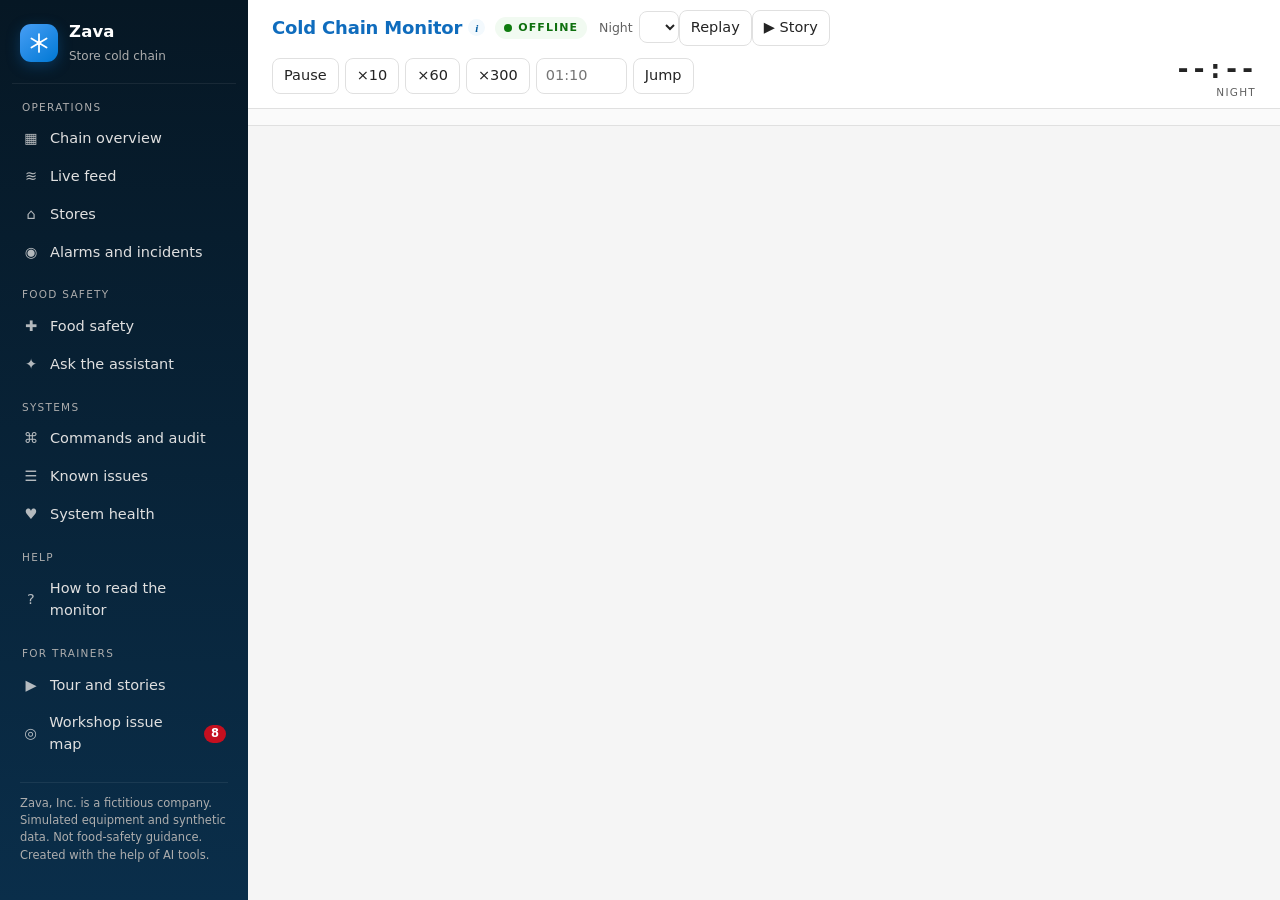
==== zava_cold_chain/web/index.html @ 7f981f09 "refactor: use the approved fictitious name Zava and generic product names The approved fictitious co" ====
<!doctype html>
<html lang="en">
<head>
<meta charset="utf-8">
<meta name="viewport" content="width=device-width, initial-scale=1">
<title>Cold Chain Monitor · Zava</title>
<link rel="stylesheet" href="app.css">
</head>
<body>
<a class="skip" href="#view">Skip to content</a>
<nav class="side" aria-label="Main">
  <a class="brand" href="#/overview">
    <span class="logo" aria-hidden="true"><svg viewBox="0 0 32 32"><path d="M16 3v26M5 9.5l22 13M27 9.5l-22 13" stroke="currentColor" stroke-width="2.6" stroke-linecap="round"/><circle cx="16" cy="16" r="3.4" fill="currentColor"/></svg></span>
    <span><b>Zava</b><small>Store cold chain</small></span>
  </a>
  <p class="navh">Operations</p>
  <a href="#/overview" data-nav="overview"><span class="ic">▦</span>Chain overview</a>
  <a href="#/feed" data-nav="feed"><span class="ic">≋</span>Live feed <span class="badge" id="nav-feed"></span></a>
  <a href="#/store/ZF-101" data-nav="store"><span class="ic">⌂</span>Stores</a>
  <a href="#/alarms" data-nav="alarms"><span class="ic">◉</span>Alarms and incidents <span class="badge alert" id="nav-alarm"></span></a>
  <p class="navh">Food safety</p>
  <a href="#/food-safety" data-nav="food-safety"><span class="ic">✚</span>Food safety <span class="badge warn" id="nav-food"></span></a>
  <a href="#/ask" data-nav="ask"><span class="ic">✦</span>Ask the assistant</a>
  <p class="navh">Systems</p>
  <a href="#/audit" data-nav="audit"><span class="ic">⌘</span>Commands and audit</a>
  <a href="#/issues" data-nav="issues"><span class="ic">☰</span>Known issues <span class="badge" id="nav-iss"></span></a>
  <a href="#/health" data-nav="health"><span class="ic">♥</span>System health</a>
  <p class="navh">Help</p>
  <a href="#/guide" data-nav="guide"><span class="ic">?</span>How to read the monitor</a>
  <p class="navh">For trainers</p>
  <a href="#/story" data-nav="story"><span class="ic">▶</span>Tour and stories</a>
  <a href="#/workshop" data-nav="workshop"><span class="ic">◎</span>Workshop issue map <span class="badge alert">8</span></a>
  <p class="foot">Zava, Inc. is a fictitious company. Simulated equipment and synthetic data. Not food-safety guidance. Created with the help of AI tools. <span id="ver"></span></p>
</nav>
<div class="main">
  <header class="top">
    <div class="product">
      <a href="#/guide" class="tip" data-tip="The Cold Chain Monitor is Zava's console for refrigerated display cases in every store. It shows live temperatures, alarms and who was notified, stock at risk, and every event from controllers, staff and the vendor. Select it for how to read the dashboard.">Cold Chain Monitor <span class="info" aria-hidden="true">i</span></a>
      <span class="live" id="live"><i></i><span id="livetxt">LIVE</span></span>
    </div>
    <div class="night"><label for="nights">Night</label><select id="nights"></select><button type="button" id="replay" class="tip" data-tip="Restart the simulation with the selected night">Replay</button><button type="button" id="storybtn" class="tip" data-tip="Replay the selected night as a story: the clock jumps to each key moment and circles it on screen">▶ Story</button></div>
    <div class="ctl" role="group" aria-label="Simulation clock">
      <button type="button" id="pause" aria-pressed="false">Pause</button>
      <button type="button" data-speed="10" class="tip" data-tip="10 simulated minutes per second">×10</button>
      <button type="button" data-speed="60" class="tip" data-tip="1 simulated hour per second">×60</button>
      <button type="button" data-speed="300" class="tip" data-tip="5 simulated hours per second">×300</button>
      <label for="jump" class="sr">Jump to time</label><input id="jump" placeholder="01:10" size="5"><button type="button" id="jumpbtn" class="tip" data-tip="Fast-forward to a time, for example 01:10">Jump</button>
    </div>
    <div class="vendor" id="vendor" hidden></div>
    <div class="clock"><span id="clock">--:--</span><small id="phase">night</small></div>
  </header>
  <div class="story" id="story"></div>
  <main id="view" tabindex="-1"></main>
</div>
<div class="toasts" id="toasts" aria-live="polite"></div>
<script src="app.js"></script>
</body>
</html>
---- zava_cold_chain/web/app.css ----
/* Cold Chain Monitor · Zava. Blues for the brand, cold blues for freezers, warm amber and red for risk. */
:root {
  /* Microsoft Fluent 2 web tokens (@fluentui/tokens): every text colour pair below meets WCAG 2.2 AA (4.5:1). */
  --nav-1: #061724; --nav-2: #0a2e4a; --nav-3: #0e4775; --nav-ink: #e0e0e0; --nav-dim: #adadad;   /* brandWeb 10, 30, 50 */
  --brand: #0f6cbd; --brand-2: #115ea3; --brand-ink: #061724; --brand-bg: #ebf3fc;               /* colorBrandBackground, Hover, brandWeb 160 */
  --ink: #242424; --muted: #616161; --line: #e0e0e0; --bg: #f5f5f5; --card: #ffffff;           /* colorNeutralForeground1, 3, Stroke2, Background3, 1 */
  --cold: #005ba1; --cold-2: #0078d4; --cold-bg: #f3f9fd;                                         /* blue shade20, primary, tint60 */
  --ok: #0e700e; --ok-2: #107c10; --ok-bg: #f1faf1;                                               /* colorStatusSuccessForeground1, Background3, Background1 */
  --warn: #bc4b09; --warn-2: #f7630c; --warn-bg: #fff9f5; --warn-line: #fdcfb4;                   /* colorStatusWarningForeground1, Background3, Background1, Border1 */
  --over: #b10e1c; --over-2: #c50f1f; --over-bg: #fdf3f4; --over-line: #eeacb2;                   /* colorStatusDangerForeground1, Background3, Background1, Border1 */
  --violet: #5c2e91; --violet-bg: #f7f4fb; --info: #0f548c; --info-bg: #ebf3fc;                    /* purple primary, tint60; brandWeb 60, 160 */
  --teal: #026467; --teal-bg: #f0fafa; --defrost: #fcefd3; --defrost-ink: #835b00; --door: #d0e7f8;  /* teal shade20, tint60; marigold tint50, shade30; blue tint50 */
  --shadow: 0 1px 2px rgba(0, 0, 0, .06), 0 4px 16px rgba(0, 0, 0, .06);
  --radius: 12px;
}
* { box-sizing: border-box; }
[hidden] { display: none !important; }
html { scroll-behavior: smooth; }
body { margin: 0; font: 14.5px/1.5 "Segoe UI Variable", "Segoe UI", system-ui, -apple-system, "Segoe UI", Roboto, sans-serif; color: var(--ink); background: var(--bg); display: flex; min-height: 100vh; }
.skip { position: absolute; left: -999px; } .skip:focus { left: 8px; top: 8px; background: #fff; padding: 6px 10px; z-index: 99; }
.sr { position: absolute; width: 1px; height: 1px; overflow: hidden; clip: rect(0 0 0 0); }
a { color: inherit; } button, select, input, textarea { font: inherit; color: inherit; }
:focus-visible { outline: 2px solid var(--ink); box-shadow: 0 0 0 4px #ffffff; outline-offset: 2px; border-radius: 6px; }

/* ---------- side navigation ---------- */
.side { width: 248px; flex: none; background: linear-gradient(180deg, var(--nav-1), var(--nav-2)); color: var(--nav-ink); padding: 18px 12px; position: sticky; top: 0; height: 100vh; overflow-y: auto; }
.brand { display: flex; gap: 11px; align-items: center; padding: 2px 8px 16px; margin-bottom: 6px; border-bottom: 1px solid rgba(255,255,255,.07); text-decoration: none; }
.brand b { display: block; color: #fff; font-size: 16.5px; letter-spacing: .01em; } .brand small { color: var(--nav-dim); font-size: 12px; }
.logo { width: 38px; height: 38px; border-radius: 11px; background: linear-gradient(140deg, #479ef5, #0078d4); color: #ffffff; display: grid; place-items: center; box-shadow: 0 4px 14px rgba(15, 108, 189, .35); }
.logo svg { width: 22px; height: 22px; }
.navh { margin: 16px 10px 5px; font-size: 10.5px; letter-spacing: .12em; text-transform: uppercase; color: var(--nav-dim); }
.side a[data-nav] { display: flex; gap: 10px; align-items: center; padding: 8px 10px; border-radius: 9px; text-decoration: none; color: var(--nav-ink); transition: background .15s, color .15s; }
.side a[data-nav]:hover { background: rgba(255,255,255,.06); color: #fff; }
.side a[data-nav].on { background: linear-gradient(90deg, rgba(15,108,189,.22), rgba(15,108,189,.06)); color: #fff; box-shadow: inset 3px 0 0 var(--brand); font-weight: 600; }
.ic { width: 18px; text-align: center; opacity: .8; }
.badge { margin-left: auto; min-width: 22px; padding: 0 7px; border-radius: 999px; background: var(--nav-3); color: #fff; font-size: 11.5px; font-weight: 700; text-align: center; }
.badge:empty { display: none; } .badge.alert { background: var(--over-2); } .badge.warn { background: var(--warn); color: #ffffff; }
.badge.pulse { animation: badge 1.6s ease-in-out infinite; }
.side .foot { margin: 18px 8px 0; padding-top: 12px; border-top: 1px solid rgba(255,255,255,.07); font-size: 11.5px; color: var(--nav-dim); }

/* ---------- top bar ---------- */
.main { flex: 1; min-width: 0; }
.top { position: sticky; top: 0; z-index: 20; display: flex; flex-wrap: wrap; gap: 8px; align-items: center; padding: 10px 24px; background: rgba(255,255,255,.92); backdrop-filter: blur(8px); border-bottom: 1px solid var(--line); }
.product { display: flex; align-items: center; gap: 10px; margin-right: 4px; }
.product > a { white-space: nowrap; font-size: 18px; font-weight: 800; letter-spacing: -.01em; text-decoration: none; color: var(--brand); display: inline-flex; align-items: center; gap: 6px; }
.info { display: inline-grid; place-items: center; width: 17px; height: 17px; border-radius: 50%; background: var(--cold-bg); color: var(--cold); font: italic 700 11px Georgia, serif; -webkit-text-fill-color: var(--cold); }
.live { display: inline-flex; align-items: center; gap: 6px; font-size: 11px; font-weight: 800; letter-spacing: .1em; color: var(--ok); background: var(--ok-bg); padding: 3px 9px; border-radius: 999px; }
.live i { width: 8px; height: 8px; border-radius: 50%; background: var(--ok-2); box-shadow: 0 0 0 0 rgba(16,124,16,.6); animation: livedot 1.8s infinite; }
.live.paused { color: var(--warn); background: var(--warn-bg); } .live.paused i { background: var(--warn-2); animation: none; }
.live.over { color: var(--muted); background: #f0f0f0; } .live.over i { background: #707070; animation: none; }
.top label { font-size: 12.5px; color: var(--muted); margin-right: 6px; }
.top select { max-width: 170px; } .top select, .top input { padding: 6px 9px; border: 1px solid var(--line); border-radius: 8px; background: #fff; }
.top button { padding: 6px 11px; border: 1px solid var(--line); border-radius: 8px; background: #fff; cursor: pointer; transition: all .15s; }
.top button:hover { border-color: #d1d1d1; }
.top button[aria-pressed="true"], .top button.on { background: var(--ink); color: #fff; border-color: var(--ink); }
.ctl { display: flex; gap: 6px; align-items: center; }
.vendor { padding: 5px 11px; border-radius: 999px; background: var(--warn-bg); color: var(--warn); font-weight: 700; font-size: 12.5px; border: 1px solid #fdcfb4; animation: fadein .4s; }
.clock { margin-left: auto; text-align: right; line-height: 1.1; } .clock span { font: 700 26px ui-monospace, "SF Mono", Menlo, Consolas, monospace; letter-spacing: .02em; }
.clock small { display: block; font-size: 10.5px; color: var(--muted); text-transform: uppercase; letter-spacing: .12em; margin-top: 3px; }
.story { display: flex; align-items: center; gap: 10px; padding: 8px 24px; font-size: 13px; color: var(--muted); background: linear-gradient(90deg, #fafafa, #fafafa); border-bottom: 1px solid var(--line); }
.story b { color: var(--ink); }
#view { padding: 22px 24px 48px; outline: none; animation: fadein .25s ease-out; }

/* ---------- tooltips ---------- */
.tip { position: relative; }
.tip[data-tip]:hover::after, .tip[data-tip]:focus-visible::after { content: attr(data-tip); position: absolute; top: calc(100% + 10px); left: 0; z-index: 50; width: max-content; max-width: 340px; padding: 10px 12px; border-radius: 10px; background: #242424; color: #ffffff; font: 400 12.5px/1.45 "Segoe UI", system-ui, sans-serif; -webkit-text-fill-color: #ffffff; letter-spacing: 0; text-transform: none; white-space: normal; box-shadow: 0 10px 30px rgba(0,0,0,.25); animation: fadein .15s; pointer-events: none; }
.tip[data-tip]:hover::before { content: ""; position: absolute; top: calc(100% + 4px); left: 16px; border: 6px solid transparent; border-bottom-color: #242424; z-index: 51; }
.tip.r[data-tip]:hover::after { left: auto; right: 0; }

/* ---------- building blocks ---------- */
h1 { font-size: 24px; letter-spacing: -.01em; margin: 0 0 4px; } .sub { margin: 0 0 18px; color: var(--muted); max-width: 95ch; }
h2 { font-size: 12px; letter-spacing: .1em; text-transform: uppercase; color: var(--muted); margin: 0 0 12px; display: flex; align-items: center; gap: 8px; }
h2 .more { margin-left: auto; text-transform: none; letter-spacing: 0; font-size: 13px; color: var(--cold); text-decoration: none; font-weight: 600; }
.card { background: var(--card); border: 1px solid var(--line); border-radius: var(--radius); padding: 16px 18px; box-shadow: var(--shadow); }
.grid { display: grid; gap: 16px; } .g2 { grid-template-columns: 1fr 1fr; } .g3 { grid-template-columns: repeat(3, 1fr); }
.split { display: grid; grid-template-columns: minmax(0, 1fr) 380px; gap: 18px; align-items: start; }
.stack > * + * { margin-top: 16px; }
.muted { color: var(--muted); } .right { text-align: right; } .mono { font-family: ui-monospace, "SF Mono", Menlo, Consolas, monospace; }
.empty { color: var(--muted); padding: 14px 0; text-align: center; }
.pill { display: inline-flex; gap: 5px; align-items: center; padding: 2px 9px; border-radius: 999px; font-size: 12px; font-weight: 650; white-space: nowrap; }
.pill.ok { background: var(--ok-bg); color: var(--ok); } .pill.warn { background: var(--warn-bg); color: var(--warn); }
.pill.over, .pill.alert { background: var(--over-bg); color: var(--over); } .pill.info { background: var(--info-bg); color: var(--info); }
.pill.cold { background: var(--cold-bg); color: var(--cold); } .pill.violet { background: var(--violet-bg); color: var(--violet); }
.pill.grey, .pill.mode-normal { background: #f0f0f0; color: var(--muted); }
.pill.mode-defrost { background: var(--defrost); color: var(--defrost-ink); } .pill.mode-door_open { background: var(--door); color: #005ba1; }
.pill i { width: 7px; height: 7px; border-radius: 50%; background: currentColor; }
table.t { width: 100%; border-collapse: collapse; } table.t th { text-align: left; font-size: 11.5px; letter-spacing: .04em; text-transform: uppercase; color: var(--muted); font-weight: 650; padding: 8px 10px; border-bottom: 1px solid var(--line); }
table.t td { padding: 9px 10px; border-bottom: 1px solid var(--line); vertical-align: top; } table.t tr:last-child td { border-bottom: 0; }
table.t tr.hl td { background: #fdf3f4; } table.t tr.fleet td { background: #f7f4fb; }
.btn { display: inline-flex; gap: 6px; align-items: center; padding: 7px 13px; border-radius: 9px; border: 1px solid var(--ink); background: var(--ink); color: #fff; cursor: pointer; font-weight: 600; transition: transform .1s, box-shadow .15s; }
.btn:hover { box-shadow: 0 4px 12px rgba(0,0,0,.18); } .btn:active { transform: translateY(1px); }
.btn.ghost { background: #fff; color: var(--ink); border-color: var(--line); } .btn.green { background: var(--brand-2); border-color: var(--brand-2); }
.btn.red { background: var(--over); border-color: var(--over); } .btn.sm { padding: 4px 10px; font-size: 13px; }
input.f, textarea.f, select.f { width: 100%; padding: 8px 10px; border: 1px solid var(--line); border-radius: 9px; background: #fff; }
.tabs { display: flex; gap: 6px; flex-wrap: wrap; margin-bottom: 14px; }
.tabs a, .tabs button { padding: 6px 12px; border-radius: 999px; border: 1px solid var(--line); background: #fff; text-decoration: none; font-size: 13px; cursor: pointer; }
.tabs .on, .tabs [aria-pressed="true"] { background: var(--ink); color: #fff; border-color: var(--ink); }

/* ---------- KPI tiles ---------- */
.kpis { display: grid; grid-template-columns: repeat(6, 1fr); gap: 14px; margin-bottom: 18px; }
.kpi { position: relative; background: var(--card); border: 1px solid var(--line); border-radius: var(--radius); padding: 14px 16px; box-shadow: var(--shadow); overflow: hidden; transition: transform .15s; }
.kpi:hover { transform: translateY(-2px); }
.kpi::before { content: ""; position: absolute; inset: 0 0 auto 0; height: 4px; background: var(--line); }
.kpi.ok::before { background: linear-gradient(90deg, #54b054, var(--ok-2)); } .kpi.warn::before { background: linear-gradient(90deg, #fdcfb4, var(--warn-2)); }
.kpi.over::before { background: linear-gradient(90deg, #dc626d, var(--over)); } .kpi.cold::before { background: linear-gradient(90deg, #a9d3f2, var(--cold)); }
.kpi small { display: flex; justify-content: space-between; color: var(--muted); font-size: 12.5px; }
.kpi b { display: block; font-size: 30px; line-height: 1.15; margin-top: 4px; letter-spacing: -.02em; font-variant-numeric: tabular-nums; }
.kpi.over b { color: var(--over); } .kpi.ok b { color: var(--ok); }
.kpi em { font-style: normal; font-size: 12px; color: var(--muted); }
.kpi.over.alarmed { animation: glow 2s ease-in-out infinite; }

/* ---------- stores and cases ---------- */
.stores { display: grid; grid-template-columns: repeat(auto-fill, minmax(260px, 1fr)); gap: 14px; }
.store { display: block; text-decoration: none; background: var(--card); border: 1px solid var(--line); border-radius: var(--radius); padding: 14px 16px; box-shadow: var(--shadow); transition: transform .15s, box-shadow .15s; position: relative; overflow: hidden; }
.store::before { content: ""; position: absolute; inset: 0 auto 0 0; width: 5px; background: var(--ok-2); }
.store.warn::before { background: var(--warn-2); } .store.over::before { background: var(--over-2); }
.store.over { background: linear-gradient(180deg, #fff, #fdf3f4); }
.store:hover { transform: translateY(-2px); box-shadow: 0 8px 24px rgba(0,0,0,.1); }
.store h3 { margin: 0 0 2px; font-size: 15.5px; display: flex; justify-content: space-between; gap: 8px; align-items: flex-start; }
.store .meta { font-size: 12.5px; color: var(--muted); }
.tiles { display: grid; grid-template-columns: repeat(4, 1fr); gap: 6px; margin: 12px 0 8px; }
.tile { border-radius: 9px; padding: 6px 6px 4px; text-align: center; background: var(--cold-bg); color: var(--cold); transition: background .4s, color .4s; }
.tile b { display: block; font: 700 13.5px ui-monospace, Menlo, monospace; } .tile small { font-size: 10.5px; opacity: .8; }
.tile.chill { background: var(--ok-bg); color: var(--ok); } .tile.warn { background: var(--warn-bg); color: var(--warn); }
.tile.over { background: var(--over); color: #fff; animation: heat 2.4s ease-in-out infinite; }
.risk { font-weight: 700; color: var(--over); }

.cases { display: grid; grid-template-columns: repeat(4, 1fr); gap: 14px; }
.case { display: block; text-decoration: none; background: var(--card); border: 1px solid var(--line); border-radius: var(--radius); padding: 14px 16px; box-shadow: var(--shadow); transition: transform .15s, box-shadow .15s; position: relative; overflow: hidden; }
.case:hover { transform: translateY(-2px); box-shadow: 0 8px 24px rgba(0,0,0,.1); }
.case::before { content: ""; position: absolute; inset: 0 0 auto 0; height: 4px; background: var(--cold-2); }
.case.chill::before { background: var(--ok-2); } .case.warn::before { background: var(--warn-2); } .case.over::before { background: var(--over-2); }
.case.over { background: linear-gradient(180deg, #fff, #fdf3f4); }
.case .head { display: flex; justify-content: space-between; font-size: 12.5px; color: var(--muted); }
.case .temp { font: 700 32px ui-monospace, "SF Mono", Menlo, monospace; letter-spacing: -.02em; margin: 2px 0; color: var(--cold); }
.case.chill .temp { color: var(--ok); } .case.warn .temp { color: var(--warn); } .case.over .temp { color: var(--over); }
.trend { font-size: 15px; margin-left: 4px; } .trend.up { color: var(--over); } .trend.down { color: var(--cold); }
.spark { width: 100%; height: 34px; display: block; margin: 6px 0; }
.prods { display: flex; flex-wrap: wrap; gap: 4px; margin-top: 8px; }
.prod { font-size: 11.5px; padding: 2px 7px; border-radius: 6px; background: #f5f5f5; color: #424242; }
.case.over .prod { background: #f6d1d5; color: #b10e1c; }

/* ---------- products at risk ---------- */
.prisk { display: grid; gap: 10px; }
.prisk .row { display: grid; grid-template-columns: 28px 1fr auto; gap: 10px; align-items: center; }
.cat { width: 28px; height: 28px; border-radius: 8px; display: grid; place-items: center; font-size: 15px; background: #f5f5f5; }
.prisk .name { font-weight: 650; } .prisk .name small { display: block; font-weight: 400; color: var(--muted); font-size: 12px; }
.bar { height: 6px; border-radius: 999px; background: #f0f0f0; overflow: hidden; margin-top: 4px; } .bar i { display: block; height: 100%; border-radius: 999px; background: linear-gradient(90deg, #eeacb2, var(--over)); transition: width .6s ease; }

/* ---------- feed ---------- */
.feed { list-style: none; margin: 0; padding: 0; }
.feed li { display: grid; grid-template-columns: 54px 104px minmax(0, 1fr) auto; gap: 10px; align-items: baseline; padding: 9px 6px; border-bottom: 1px solid var(--line); border-radius: 6px; }
.feed li.sev-alert { background: #fdf3f4; } .feed li.sev-warn { background: #fff9f5; }
.feed li.new { animation: slidein .5s ease-out; }
.feed .tm { font: 700 13px ui-monospace, Menlo, monospace; } .feed .src { font-size: 12px; color: var(--muted); }
.feed.compact li { grid-template-columns: 48px 1fr; row-gap: 3px; } .feed.compact li > span:nth-child(3) { grid-column: 1 / -1; } .feed.compact .src { display: none; } .feed.compact .kind { justify-self: start; }
.kind { font-size: 10.5px; font-weight: 800; letter-spacing: .07em; text-transform: uppercase; padding: 2px 7px; border-radius: 5px; background: #f0f0f0; color: var(--muted); text-align: center; }
.kind.command { background: var(--violet-bg); color: var(--violet); } .kind.access { background: var(--warn-bg); color: var(--warn); }
.kind.alarm, .kind.incident { background: var(--over-bg); color: var(--over); } .kind.notify { background: #fee5d7; color: #8a3707; }
.kind.door { background: var(--door); color: #005ba1; } .kind.delivery { background: var(--info-bg); color: var(--info); }
.kind.assistant { background: var(--teal-bg); color: var(--teal); } .kind.action, .kind.decision { background: var(--ok-bg); color: var(--ok); }
.kind.staff { background: #f0f0f0; color: #424242; }
.filters { display: flex; flex-wrap: wrap; gap: 6px; align-items: center; margin-bottom: 12px; }
.filters button { padding: 4px 11px; border-radius: 999px; border: 1px solid var(--line); background: #fff; cursor: pointer; font-size: 13px; }
.filters button[aria-pressed="true"] { background: var(--ink); color: #fff; border-color: var(--ink); }

/* ---------- alarms ---------- */
.astats { display: grid; grid-template-columns: repeat(5, 1fr); gap: 12px; margin-bottom: 16px; }
.alarm { border: 1px solid var(--line); border-radius: var(--radius); background: #fff; padding: 14px 16px; box-shadow: var(--shadow); position: relative; }
.alarm + .alarm { margin-top: 12px; }
.alarm.unacknowledged { border-color: #eeacb2; animation: glow 2s ease-in-out infinite; }
.alarm.acknowledged { border-color: #fdcfb4; } .alarm.cleared { opacity: .92; }
.alarm .ah { display: flex; flex-wrap: wrap; gap: 8px; align-items: center; }
.alarm .ah b { font-size: 16px; } .alarm .msg { margin: 6px 0 10px; }
.steps { list-style: none; margin: 0; padding: 0 0 0 4px; position: relative; }
.steps::before { content: ""; position: absolute; left: 10px; top: 6px; bottom: 6px; width: 2px; background: var(--line); }
.steps li { position: relative; padding: 3px 0 3px 28px; font-size: 13.5px; }
.steps li::before { content: ""; position: absolute; left: 4px; top: 5px; width: 14px; height: 14px; border-radius: 50%; background: #fff; border: 3px solid #707070; }
.steps li.ok::before { border-color: var(--brand-2); } .steps li.bad::before { border-color: var(--over); background: var(--over-bg); }
.steps li.warn::before { border-color: var(--warn-2); } .steps li.raise::before { border-color: var(--over); background: var(--over); }
.steps .tm { font: 700 12.5px ui-monospace, Menlo, monospace; margin-right: 6px; }
.ack { display: flex; gap: 8px; margin-top: 10px; }

/* ---------- case chart ---------- */
.chart { width: 100%; height: 260px; display: block; }
.legend { display: flex; flex-wrap: wrap; gap: 14px; font-size: 12.5px; color: var(--muted); margin-top: 8px; }
.legend i { display: inline-block; width: 14px; height: 10px; border-radius: 3px; margin-right: 5px; vertical-align: -1px; }
.stats { display: grid; grid-template-columns: repeat(4, 1fr); gap: 10px; margin-top: 14px; }
.stats div { background: #fafafa; border-radius: 10px; padding: 10px 12px; } .stats small { display: block; color: var(--muted); font-size: 12px; } .stats b { font-size: 19px; }
.note { border-left: 3px solid var(--warn-2); background: var(--warn-bg); padding: 8px 12px; border-radius: 6px; margin-bottom: 8px; }
.answer { margin-top: 10px; padding: 12px; border-radius: 10px; background: #ebf3fc; border: 1px solid #cfe4fa; font-weight: 650; }
details summary { cursor: pointer; color: var(--cold); font-size: 13px; margin-top: 6px; }
details pre { white-space: pre-wrap; font-size: 12px; background: #fafafa; padding: 10px; border-radius: 8px; }

/* ---------- chat ---------- */
.chat { display: flex; flex-direction: column; gap: 10px; max-height: 520px; overflow-y: auto; padding: 4px; }
.msg-u, .msg-a { max-width: 78%; padding: 10px 13px; border-radius: 14px; animation: slidein .3s; }
.msg-u { align-self: flex-end; background: var(--ink); color: #fff; border-bottom-right-radius: 4px; }
.msg-a { align-self: flex-start; background: #ebf3fc; border: 1px solid #cfe4fa; border-bottom-left-radius: 4px; }
.msg-a small { display: block; color: var(--muted); font-size: 11.5px; margin-bottom: 2px; }

/* ---------- issues and health ---------- */
.issue { border: 1px solid var(--line); border-radius: 12px; padding: 12px 14px; background: #fff; }
.issue + .issue { margin-top: 10px; }
.issue .ih { display: flex; gap: 8px; align-items: center; flex-wrap: wrap; } .issue .ih b { font-size: 14.5px; }
.svc { display: grid; grid-template-columns: repeat(auto-fill, minmax(300px, 1fr)); gap: 14px; }
.svcc { border: 1px solid var(--line); border-radius: var(--radius); background: #fff; padding: 14px 16px; box-shadow: var(--shadow); }
.svcc .sh { display: flex; justify-content: space-between; align-items: center; margin-bottom: 6px; } .svcc b { font-size: 15px; }
.light { width: 12px; height: 12px; border-radius: 50%; background: var(--brand); box-shadow: 0 0 0 4px var(--ok-bg); }
.light.degraded { background: var(--warn-2); box-shadow: 0 0 0 4px var(--warn-bg); animation: blink 1.4s infinite; }
.light.active { background: var(--cold-2); box-shadow: 0 0 0 4px var(--cold-bg); animation: blink 1.4s infinite; }
.light.idle { background: #707070; box-shadow: 0 0 0 4px #f0f0f0; }
.md h3 { font-size: 15px; margin: 14px 0 6px; } .md p, .md li { font-size: 14px; } .md em { color: var(--muted); }

/* ---------- guide ---------- */
.guide { max-width: 1080px; } .guide .card + .card { margin-top: 16px; }
.guide dl { display: grid; grid-template-columns: 210px 1fr; gap: 8px 16px; margin: 0; } .guide dt { font-weight: 700; } .guide dd { margin: 0; color: #424242; }
.swatch { display: inline-block; width: 12px; height: 12px; border-radius: 3px; vertical-align: -1px; margin-right: 6px; }
.hero { background: linear-gradient(135deg, #082338, #0c3b5e 55%, #0e4775); color: #ffffff; border-radius: 18px; padding: 24px 26px; margin-bottom: 18px; box-shadow: var(--shadow); }
.hero h1 { color: #fff; font-size: 26px; } .hero p { color: #cfe4fa; max-width: 85ch; margin: 6px 0 0; }

/* ---------- toasts ---------- */
.toasts { position: fixed; right: 18px; bottom: 18px; display: flex; flex-direction: column; gap: 10px; z-index: 60; }
.toast { width: 360px; background: #242424; color: #ffffff; border-radius: 12px; padding: 12px 14px; box-shadow: 0 14px 34px rgba(0,0,0,.28); border-left: 5px solid var(--over-2); animation: toastin .35s ease-out; }
.toast.warn { border-left-color: var(--warn-2); } .toast.ok { border-left-color: var(--brand); }
.toast b { display: block; color: #fff; } .toast small { color: #d1d1d1; } .toast.out { animation: toastout .3s ease-in forwards; }

/* ---------- motion ---------- */
/* ---------- predicted customer impact ---------- */
.impact { position: relative; display: grid; grid-template-columns: 1fr 1.35fr 1.2fr; gap: 26px; align-items: center; background: var(--card); border-radius: var(--radius); padding: 18px 22px; margin-bottom: 18px; box-shadow: var(--shadow); }
.impact::before { content: ""; position: absolute; inset: 0; border-radius: inherit; padding: 2px; background: linear-gradient(110deg, #0f6cbd, #5c2e91, #0f6cbd, #5c2e91); background-size: 300% 100%; -webkit-mask: linear-gradient(#000 0 0) content-box, linear-gradient(#000 0 0); -webkit-mask-composite: xor; mask-composite: exclude; animation: aiflow 8s linear infinite; pointer-events: none; }
.impact h2 { margin: 10px 0 2px; }
.ai { display: inline-flex; gap: 6px; align-items: center; font-size: 11px; font-weight: 800; letter-spacing: .08em; text-transform: uppercase; color: var(--violet); background: var(--violet-bg); padding: 3px 10px; border-radius: 999px; }
.ai .twinkle { display: inline-block; animation: twinkle 2.6s ease-in-out infinite; }
.inum { display: block; font-size: 34px; font-weight: 800; line-height: 1.15; color: var(--ink); font-variant-numeric: tabular-nums; }
.impact.hot .inum { color: var(--over); }
.impact .range { color: var(--muted); font-size: 12.5px; }
.ibar { display: flex; height: 14px; border-radius: 999px; overflow: hidden; background: #f0f0f0; }
.ibar i { display: block; height: 100%; width: 0; transition: width .9s cubic-bezier(.2, .8, .2, 1); }
.ibar .buy { background: var(--over-2); } .ibar .gone { background: var(--warn-2); }
.ileg { display: grid; gap: 6px; margin-top: 12px; font-size: 13px; }
.ileg div { display: flex; gap: 8px; align-items: center; } .ileg b { margin-left: auto; font-variant-numeric: tabular-nums; }
.ileg .dot { width: 10px; height: 10px; border-radius: 50%; flex: none; }
.impact .hint { margin: 10px 0 0; font-size: 12.5px; color: var(--violet); }
.istores .r { display: grid; grid-template-columns: 100px 1fr 54px; gap: 10px; align-items: center; font-size: 12.5px; margin: 4px 0; }
.istores .r b { text-align: right; font-variant-numeric: tabular-nums; }
.istores .mini { height: 7px; background: #f0f0f0; border-radius: 999px; overflow: hidden; }
.istores .mini i { display: block; height: 100%; background: linear-gradient(90deg, #5c2e91, #0f6cbd); transition: width .9s cubic-bezier(.2, .8, .2, 1); }
.ai-line { color: var(--violet); font-weight: 600; font-size: 12.5px; margin-top: 2px; }
.prisk .ai-line { display: block; margin: 0; }
@keyframes aiflow { to { background-position: 300% 0; } }
@keyframes twinkle { 50% { transform: scale(1.3) rotate(25deg); opacity: .65; } }

/* ---------- workshop issue map ---------- */
.wk-hero { background: linear-gradient(135deg, var(--nav-1), var(--nav-3)); color: #ffffff; border-radius: var(--radius); padding: 24px 28px; display: flex; gap: 24px; align-items: center; justify-content: space-between; margin-bottom: 18px; }
.wk-hero h1 { color: #ffffff; margin: 0 0 6px; } .wk-hero p { margin: 0; color: #e0e0e0; max-width: 760px; }
.wk-hero .btn { background: #ffffff; color: var(--nav-1); border-color: #ffffff; font-size: 15px; padding: 10px 18px; white-space: nowrap; }
.wk-map { display: grid; grid-template-columns: repeat(4, 1fr); gap: 14px; margin-bottom: 18px; }
.wk-scr { background: var(--card); border-radius: var(--radius); box-shadow: var(--shadow); padding: 14px 16px; }
.wk-scr h3 { margin: 0; font-size: 14.5px; } .wk-scr p { margin: 2px 0 10px; font-size: 12.5px; color: var(--muted); }
.wk-dots { display: flex; gap: 8px; flex-wrap: wrap; }
.num { width: 32px; height: 32px; border-radius: 50%; display: inline-grid; place-items: center; font-weight: 800; color: var(--over); border: 2.5px solid var(--over-2); background: #ffffff; cursor: pointer; transition: transform .2s, background .2s; font-size: 14px; padding: 0; }
.num:hover { transform: scale(1.12); background: var(--over-bg); }
.num.big { width: 48px; height: 48px; font-size: 20px; }
.wk-sets { display: grid; grid-template-columns: repeat(3, 1fr); gap: 14px; margin-bottom: 18px; }
.wk-set { text-align: left; background: var(--card); border: 1px solid var(--line); border-top: 4px solid var(--brand); border-radius: var(--radius); padding: 14px 16px; cursor: pointer; box-shadow: var(--shadow); transition: transform .2s, box-shadow .2s; }
.wk-set:hover { transform: translateY(-2px); }
.wk-set[aria-pressed="true"] { border-color: var(--brand); box-shadow: 0 0 0 2px var(--brand), var(--shadow); }
.wk-set b { display: block; font-size: 15px; } .wk-set span { display: block; color: var(--muted); font-size: 13px; margin-top: 4px; }
.wk-set .nums { display: flex; gap: 6px; margin-top: 10px; } .wk-set .nums i { font-style: normal; width: 24px; height: 24px; border-radius: 50%; border: 2px solid var(--over-2); color: var(--over); display: inline-grid; place-items: center; font-size: 12px; font-weight: 800; }
.wk-issues { display: grid; grid-template-columns: repeat(2, 1fr); gap: 16px; }
.wk-i { background: var(--card); border-radius: var(--radius); box-shadow: var(--shadow); padding: 18px 20px; display: grid; grid-template-columns: 56px 1fr; gap: 14px; transition: opacity .3s, transform .3s; }
.wk-i.dim { background: #fafafa; box-shadow: none; outline: 1px dashed #d1d1d1; } .wk-i.dim .num { border-color: #d1d1d1; color: var(--muted); }
.wk-i h3 { margin: 4px 0 6px; font-size: 17px; } .wk-i p { margin: 0 0 6px; }
.wk-i .why { font-style: italic; background: var(--brand-bg); border-left: 3px solid var(--brand); padding: 8px 12px; border-radius: 6px; margin: 10px 0; }
.wk-i .now { display: flex; gap: 8px; align-items: center; flex-wrap: wrap; font-size: 13px; margin: 8px 0; }
.wk-i dl { display: grid; grid-template-columns: 100px 1fr; gap: 5px 12px; font-size: 13px; margin: 10px 0 14px; } .wk-i dt { color: var(--muted); } .wk-i dd { margin: 0; }
.chip { display: inline-block; font-size: 12px; padding: 2px 9px; border-radius: 999px; background: var(--violet-bg); color: var(--violet); margin: 0 4px 4px 0; font-weight: 650; }

/* ---------- on-screen circles ---------- */
#spot { position: absolute; left: 0; top: 0; z-index: 60; pointer-events: none; }
.spot-hole { position: absolute; border-radius: 999px; box-shadow: 0 0 0 4000px rgba(6, 23, 36, .5); transition: left .3s, top .3s, width .3s, height .3s; }
.spot-ring { position: absolute; overflow: visible; transform: rotate(-1.5deg); }
.spot-ring rect { fill: none; stroke: #c50f1f; stroke-width: 4.5; stroke-linecap: round; stroke-dasharray: 1 0; animation: draw 1s .15s cubic-bezier(.6, .1, .3, 1) both; }
.spot-ring rect.b { stroke-width: 2; opacity: .5; animation-delay: .45s; }
.spot-num { position: absolute; width: 40px; height: 40px; border-radius: 50%; background: #c50f1f; color: #ffffff; font-weight: 800; font-size: 19px; display: grid; place-items: center; box-shadow: 0 4px 14px rgba(0, 0, 0, .35); animation: pop .45s .8s both; }
.spot-call { position: absolute; width: 370px; background: #ffffff; border-radius: 12px; padding: 16px 18px; box-shadow: 0 14px 44px rgba(0, 0, 0, .32); pointer-events: auto; border-top: 4px solid #c50f1f; animation: fadein .4s .6s both; }
.spot-call small { color: var(--muted); font-weight: 700; letter-spacing: .06em; text-transform: uppercase; font-size: 11px; }
.spot-call h3 { margin: 4px 0 6px; font-size: 17px; } .spot-call p { margin: 0 0 8px; font-size: 14px; } .spot-call .why { font-style: italic; color: var(--muted); }
.spot-btns { display: flex; gap: 6px; align-items: center; margin-top: 12px; } .spot-btns .x { margin-left: auto; }
@keyframes draw { from { stroke-dasharray: 0 1; } to { stroke-dasharray: 1 0; } }
@keyframes pop { from { transform: scale(0); } 70% { transform: scale(1.15); } to { transform: scale(1); } }
@media (max-width: 1280px) { .wk-issues { grid-template-columns: 1fr; } .wk-map { grid-template-columns: repeat(2, 1fr); } .impact { grid-template-columns: 1fr 1fr; } }

/* ---------- story mode ---------- */
body.storying { padding-bottom: 92px; }
body.storying .toasts { bottom: 104px; }
#storybar { position: fixed; left: 0; right: 0; bottom: 0; z-index: 80; display: grid; grid-template-columns: 280px 1fr auto; gap: 22px; align-items: center; padding: 14px 22px; background: #ffffff; border-top: 1px solid var(--line); box-shadow: 0 -8px 30px rgba(0, 0, 0, .18); animation: fadein .3s both; }
.sb-l { display: grid; gap: 2px; } .sb-l b { font-size: 15px; } .sb-l .ai { justify-self: start; } .sb-l small { color: var(--muted); }
.sb-line { position: relative; height: 6px; background: #f0f0f0; border-radius: 999px; margin: 10px 8px 6px; }
.sb-line > i { position: absolute; left: 0; top: 0; bottom: 0; background: linear-gradient(90deg, var(--brand), var(--violet)); border-radius: 999px; transition: width .15s linear; }
.sb-dot { position: absolute; top: 50%; width: 16px; height: 16px; margin: -8px 0 0 -8px; border-radius: 50%; border: 2.5px solid var(--muted); background: #ffffff; padding: 0; cursor: pointer; transition: transform .2s; }
.sb-dot.done { border-color: var(--brand); background: var(--brand); }
.sb-dot.on { border-color: #c50f1f; background: #c50f1f; transform: scale(1.3); box-shadow: 0 0 0 4px rgba(197, 15, 31, .2); }
.sb-dot:disabled { cursor: default; }
.sb-ticks { display: flex; justify-content: space-between; font-size: 11px; color: var(--muted); margin: 0 2px; font-variant-numeric: tabular-nums; }
.sb-ticks.tourt { position: relative; height: 16px; margin: 0 8px; } .sb-ticks .abs { position: absolute; top: 0; transform: translateX(-8px); white-space: nowrap; }
.sb-r { display: flex; gap: 8px; align-items: center; } .sb-n { font-size: 13px; color: var(--muted); min-width: 120px; text-align: right; font-variant-numeric: tabular-nums; }
.stories { display: grid; grid-template-columns: repeat(3, 1fr); gap: 16px; }
.storyc { background: var(--card); border-radius: var(--radius); box-shadow: var(--shadow); padding: 18px 20px; display: flex; flex-direction: column; border-top: 4px solid var(--violet); }
.storyc small { color: var(--muted); } .storyc h3 { margin: 2px 0 6px; font-size: 18px; } .storyc p { margin: 0 0 10px; }
.storyc ol { margin: 6px 0 14px; padding-left: 20px; font-size: 13px; color: var(--ink); } .storyc ol li { margin: 2px 0; } .storyc ol .mono { color: var(--muted); }
.storyc .btn { margin-top: auto; align-self: flex-start; }
.storyc.tour { border-top-color: var(--brand); background: linear-gradient(180deg, var(--brand-bg), #ffffff 40%); }
.toast.tourtip { border-left-color: #479ef5; cursor: default; }
.toast.tourtip .btn { background: #0f6cbd; border-color: #0f6cbd; color: #ffffff; } .toast.tourtip .btn.ghost { background: transparent; border-color: #707070; }
.sb-line.mini { margin: 6px 4px 12px; } .sb-line.mini .sb-dot { width: 10px; height: 10px; margin: -5px 0 0 -5px; border-width: 2px; border-color: var(--violet); cursor: default; }
@media (max-width: 1280px) { .stories { grid-template-columns: 1fr; } #storybar { grid-template-columns: 1fr; gap: 8px; } body.storying { padding-bottom: 170px; } }

@keyframes fadein { from { opacity: 0; transform: translateY(4px); } to { opacity: 1; transform: none; } }
@keyframes slidein { from { opacity: 0; transform: translateX(-10px); background: #fcefd3; } to { opacity: 1; transform: none; } }
@keyframes livedot { 0% { box-shadow: 0 0 0 0 rgba(16,124,16,.6); } 70% { box-shadow: 0 0 0 8px rgba(16,124,16,0); } 100% { box-shadow: 0 0 0 0 rgba(16,124,16,0); } }
@keyframes glow { 0%, 100% { box-shadow: 0 0 0 0 rgba(197,15,31,.0), var(--shadow); } 50% { box-shadow: 0 0 0 5px rgba(197,15,31,.18), var(--shadow); } }
@keyframes heat { 0%, 100% { filter: none; } 50% { filter: brightness(1.15); } }
@keyframes badge { 0%, 100% { transform: scale(1); } 50% { transform: scale(1.15); } }
@keyframes blink { 50% { opacity: .45; } }
@keyframes toastin { from { opacity: 0; transform: translateX(30px); } to { opacity: 1; transform: none; } }
@keyframes toastout { to { opacity: 0; transform: translateX(30px); } }
@media (prefers-reduced-motion: reduce) { *, *::before, *::after { animation: none !important; transition: none !important; } }

@media (max-width: 1280px) { .kpis { grid-template-columns: repeat(3, 1fr); } .cases { grid-template-columns: repeat(2, 1fr); } .split { grid-template-columns: 1fr; } .astats { grid-template-columns: repeat(3, 1fr); } }
@media (max-width: 820px) { .side { display: none; } .g2, .g3 { grid-template-columns: 1fr; } .guide dl { grid-template-columns: 1fr; } }
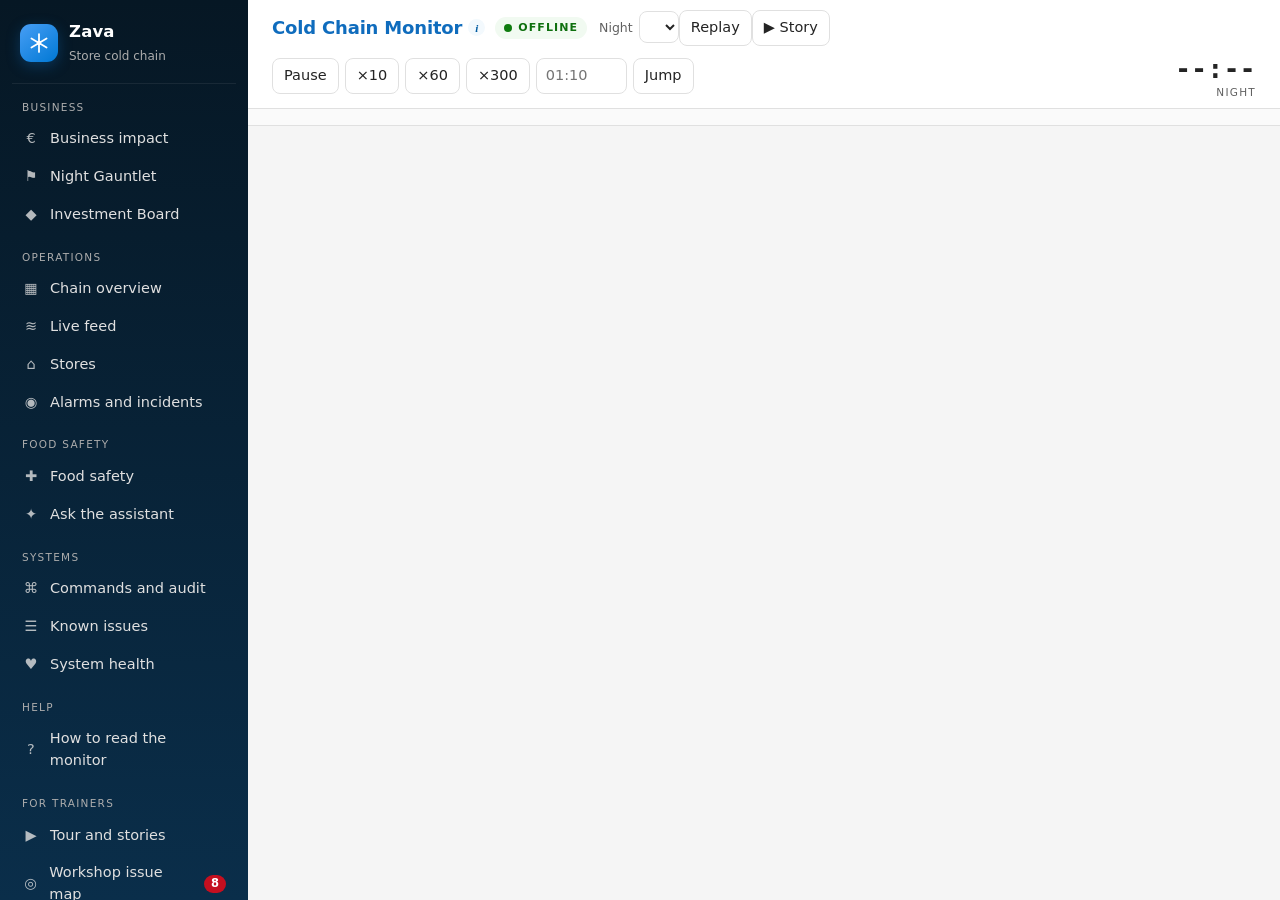
==== commit 2f73bd49: "feat: Silent Night business layer, Night Gauntlet and Investment Board Add the Cost of a Silent Nigh" ====
--- a/zava_cold_chain/web/index.html
+++ b/zava_cold_chain/web/index.html
@@ -13,6 +13,10 @@
     <span class="logo" aria-hidden="true"><svg viewBox="0 0 32 32"><path d="M16 3v26M5 9.5l22 13M27 9.5l-22 13" stroke="currentColor" stroke-width="2.6" stroke-linecap="round"/><circle cx="16" cy="16" r="3.4" fill="currentColor"/></svg></span>
     <span><b>Zava</b><small>Store cold chain</small></span>
   </a>
+  <p class="navh">Business</p>
+  <a href="#/business" data-nav="business"><span class="ic">€</span>Business impact <span class="badge alert" id="nav-biz"></span></a>
+  <a href="#/gauntlet" data-nav="gauntlet"><span class="ic">⚑</span>Night Gauntlet</a>
+  <a href="#/board" data-nav="board"><span class="ic">◆</span>Investment Board</a>
   <p class="navh">Operations</p>
   <a href="#/overview" data-nav="overview"><span class="ic">▦</span>Chain overview</a>
   <a href="#/feed" data-nav="feed"><span class="ic">≋</span>Live feed <span class="badge" id="nav-feed"></span></a>
@@ -30,6 +34,7 @@
   <p class="navh">For trainers</p>
   <a href="#/story" data-nav="story"><span class="ic">▶</span>Tour and stories</a>
   <a href="#/workshop" data-nav="workshop"><span class="ic">◎</span>Workshop issue map <span class="badge alert">8</span></a>
+  <a href="#/chaos" data-nav="chaos"><span class="ic">⚡</span>Chaos cards</a>
   <p class="foot">Zava, Inc. is a fictitious company. Simulated equipment and synthetic data. Not food-safety guidance. Created with the help of AI tools. <span id="ver"></span></p>
 </nav>
 <div class="main">
--- a/zava_cold_chain/web/app.css
+++ b/zava_cold_chain/web/app.css
@@ -330,3 +330,72 @@
 
 @media (max-width: 1280px) { .kpis { grid-template-columns: repeat(3, 1fr); } .cases { grid-template-columns: repeat(2, 1fr); } .split { grid-template-columns: 1fr; } .astats { grid-template-columns: repeat(3, 1fr); } }
 @media (max-width: 820px) { .side { display: none; } .g2, .g3 { grid-template-columns: 1fr; } .guide dl { grid-template-columns: 1fr; } }
+
+/* ---------- business: Cost of a Silent Night, Night Gauntlet, Investment Board, chaos cards ---------- */
+.kind.note { background: #fff4ce; color: #835b00; }
+.bizstrip { display: flex; flex-wrap: wrap; gap: 6px 14px; align-items: baseline; padding: 12px 18px; margin-bottom: 18px; border-radius: var(--radius); background: var(--card); border: 1px solid var(--line); box-shadow: var(--shadow); text-decoration: none; }
+.bizstrip .kick { font-size: 11px; font-weight: 800; letter-spacing: .1em; text-transform: uppercase; color: var(--muted); }
+.bizstrip > b { font-size: 24px; letter-spacing: -.01em; font-variant-numeric: tabular-nums; color: var(--ok); }
+.bizstrip.hot { background: linear-gradient(90deg, #fdf3f4, #ffffff 60%); border-color: var(--over-line); } .bizstrip.hot > b { color: var(--over); }
+.bizstrip .go { margin-left: auto; color: var(--cold); font-weight: 600; font-size: 13px; }
+.biz-hero { display: grid; grid-template-columns: minmax(0, 1.3fr) minmax(0, 1fr); gap: 24px; align-items: center; padding: 24px 28px; margin-bottom: 18px; border-radius: var(--radius); background: linear-gradient(135deg, var(--nav-1), var(--nav-3)); color: #ffffff; }
+.biz-hero .kick { font-size: 11.5px; font-weight: 800; letter-spacing: .12em; text-transform: uppercase; color: #d6d6d6; display: inline-flex; gap: 8px; align-items: center; }
+.ticker { display: block; font-size: 56px; line-height: 1.1; letter-spacing: -.02em; font-variant-numeric: tabular-nums; margin: 6px 0 4px; color: #ffffff; }
+.ticker.hot { color: #ffb3bb; }
+.chainline { margin: 0; color: #e0e0e0; font-size: 15px; } .chainline b { color: #ffffff; }
+.biz-side p { margin: 0 0 12px; color: #e0e0e0; }
+.biz-links { display: flex; gap: 8px; flex-wrap: wrap; } .biz-links .btn { background: #ffffff; color: var(--nav-1); border-color: #ffffff; }
+.comp + .comp { margin-top: 12px; }
+.comp .ch { display: flex; justify-content: space-between; gap: 8px; } .comp .ch b { font-variant-numeric: tabular-nums; }
+.comp .sw { display: inline-block; width: 10px; height: 10px; border-radius: 3px; margin-right: 8px; }
+.cbar { height: 10px; border-radius: 999px; background: #f0f0f0; overflow: hidden; margin: 5px 0 3px; } .cbar i { display: block; height: 100%; border-radius: 999px; transition: width .5s; }
+.comp small { color: var(--muted); font-size: 12.5px; }
+.paper { background: #fffdf7; border: 1px solid #e6dfcc; border-radius: var(--radius); padding: 18px 20px; box-shadow: var(--shadow); font-family: Georgia, "Times New Roman", serif; }
+.paper .mast { font-size: 26px; font-weight: 700; text-align: center; border-bottom: 3px double #242424; padding-bottom: 6px; letter-spacing: .02em; }
+.paper .pk { font: 600 11px "Segoe UI", system-ui, sans-serif; text-transform: uppercase; letter-spacing: .1em; color: var(--muted); text-align: center; margin: 6px 0 12px; }
+.paper h3 { font-size: 21px; line-height: 1.25; margin: 0 0 8px; } .paper h3.bad { color: var(--over); } .paper h3.good { color: var(--ok); }
+.paper p { margin: 0 0 6px; font-size: 14.5px; }
+fieldset.as { border: 0; padding: 0; margin: 0 0 12px; } fieldset.as legend { font-size: 11.5px; font-weight: 800; letter-spacing: .1em; text-transform: uppercase; color: var(--muted); margin-bottom: 4px; }
+.asr { display: block; padding: 6px 0; border-bottom: 1px solid var(--line); } .asr:last-child { border-bottom: 0; }
+.asl { display: flex; justify-content: space-between; gap: 8px; font-size: 13.5px; } .asl b { font-variant-numeric: tabular-nums; white-space: nowrap; }
+.asr input { width: 100%; accent-color: var(--brand); } .asr small { color: var(--muted); font-size: 12px; }
+.cli { display: grid; gap: 4px; min-width: 360px; } .cli small { color: #d6d6d6; font-size: 12px; }
+.cli code { display: block; background: rgba(0,0,0,.35); color: #ffffff; padding: 8px 10px; border-radius: 8px; font: 12.5px ui-monospace, "SF Mono", Menlo, Consolas, monospace; white-space: pre; overflow-x: auto; }
+.runf { display: grid; grid-template-columns: 110px 130px 200px 1fr auto; gap: 12px; align-items: end; margin-bottom: 14px; }
+.runf label { font-size: 12.5px; color: var(--muted); display: grid; gap: 4px; }
+.fixpick { border: 1px solid var(--line); border-radius: 9px; padding: 4px 10px 8px; margin: 0; } .fixpick legend { font-size: 12.5px; color: var(--muted); padding: 0 4px; }
+.chk { display: inline-flex; gap: 5px; align-items: center; margin-right: 12px; font-size: 13.5px; font-weight: 600; }
+.scard .sh { display: flex; gap: 10px; align-items: center; flex-wrap: wrap; margin-bottom: 8px; } .scard .tot { margin-left: auto; font-size: 22px; }
+.gates { margin: 6px 0 12px; } .gates li.warn::before { border-color: var(--warn-2); }
+#lb { overflow-x: auto; } table.lb { font-size: 13.5px; } table.lb th, table.lb td { padding: 8px 7px; } table.lb td { vertical-align: middle; } table.lb .chip { white-space: nowrap; } table.lb td.neg { color: var(--over); font-weight: 700; }
+table.lb tr.base td { background: #fafafa; color: var(--muted); } table.lb tr.dq td { opacity: .78; }
+table.lb .rank { font-size: 20px; font-weight: 800; color: var(--brand); }
+.board-hero .budget { display: grid; gap: 4px; min-width: 180px; } .board-hero .budget small { color: #d6d6d6; } .board-hero .budget input { font-size: 20px; font-weight: 700; }
+.bbar .bt { display: flex; justify-content: space-between; gap: 8px; margin-bottom: 6px; }
+.bbar .track { height: 14px; border-radius: 999px; background: #f0f0f0; overflow: hidden; }
+.bbar .track i { display: block; height: 100%; background: linear-gradient(90deg, #479ef5, var(--brand)); border-radius: 999px; transition: width .4s; }
+.bbar .track i.over { background: linear-gradient(90deg, #dc626d, var(--over)); }
+.slices { display: flex; gap: 8px; flex-wrap: wrap; margin-top: 12px; }
+.slice { padding: 4px 11px; border-radius: 999px; font-size: 12.5px; font-weight: 650; background: var(--over-bg); color: var(--over); border: 1px solid var(--over-line); }
+.slice.on { background: var(--ok-bg); color: var(--ok); border-color: #9fd89f; }
+.fixes { display: grid; grid-template-columns: repeat(auto-fill, minmax(300px, 1fr)); gap: 14px; margin-top: 16px; }
+.fix { background: var(--card); border: 1px solid var(--line); border-radius: var(--radius); padding: 14px 16px; box-shadow: var(--shadow); display: flex; flex-direction: column; gap: 6px; transition: border-color .15s, box-shadow .15s; }
+.fix.on { border-color: var(--brand); box-shadow: 0 0 0 2px var(--brand-bg), var(--shadow); }
+.fix .fh { display: flex; justify-content: space-between; align-items: center; } .fix h3 { margin: 0; font-size: 15.5px; } .fix p { margin: 0; font-size: 13.5px; }
+.fix .risk-note { color: var(--warn); } .fix .ev { padding: 6px 9px; background: var(--cold-bg); border-radius: 8px; }
+.fix .ff { display: flex; justify-content: space-between; align-items: center; gap: 8px; margin-top: auto; padding-top: 6px; border-top: 1px solid var(--line); font-size: 13px; }
+p.big { font-size: 19px; margin: 6px 0 10px; } p.big.bad { color: var(--over); } p.big.good { color: var(--ok); }
+.note.ok-note { border-left-color: var(--ok-2); background: var(--ok-bg); }
+.twist { border-color: var(--violet); background: linear-gradient(180deg, #ffffff, var(--violet-bg)); }
+.quotes { list-style: none; padding: 0; margin: 0 0 12px; } .quotes li { padding: 6px 0; border-bottom: 1px solid var(--line); font-style: italic; }
+.quotes .mono { display: block; font-style: normal; font-size: 12px; color: var(--muted); }
+.decide { display: flex; gap: 8px; flex-wrap: wrap; margin-top: 10px; }
+.cards { display: grid; grid-template-columns: repeat(auto-fill, minmax(260px, 1fr)); gap: 14px; }
+.chc { background: var(--card); border: 1px solid var(--line); border-radius: var(--radius); padding: 14px 16px; box-shadow: var(--shadow); border-top: 4px solid var(--over-2); }
+.chc.ok { border-top-color: var(--ok-2); } .chc h3 { margin: 8px 0 4px; font-size: 15.5px; } .chc p { margin: 0 0 10px; font-size: 13.5px; color: var(--muted); }
+@media (max-width: 1280px) { .biz-hero { grid-template-columns: 1fr; } .runf { grid-template-columns: 1fr 1fr; } .cli { min-width: 0; } }
+@media print {
+  .side, .top, .story, .toasts, #bd-print, .decide, #bd-reveal, .board-hero .budget input { display: none !important; }
+  body { background: #ffffff; display: block; } #view { padding: 0; }
+  .card, .fix, .kpi { box-shadow: none; break-inside: avoid; } .wk-hero, .biz-hero { -webkit-print-color-adjust: exact; print-color-adjust: exact; }
+}
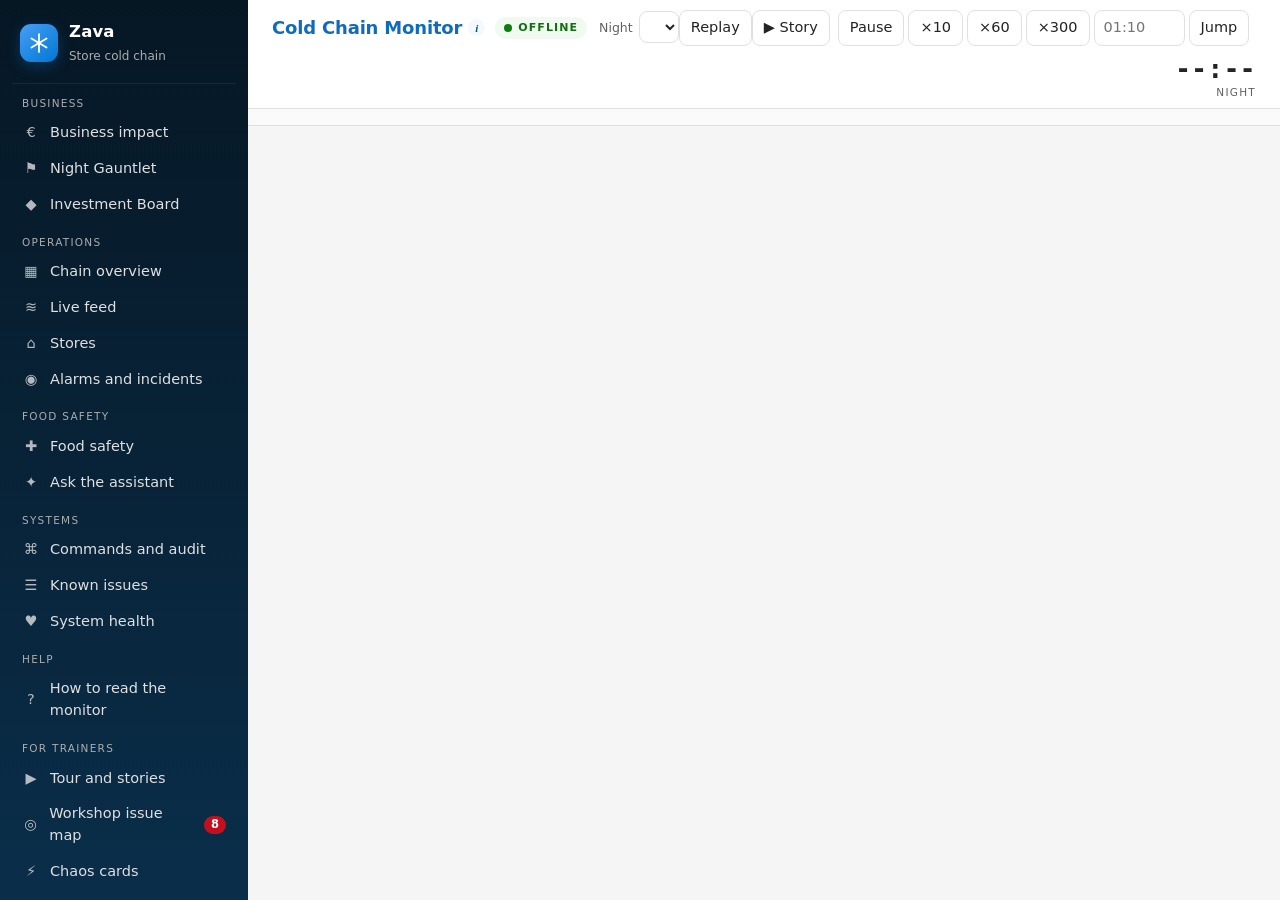
==== commit ad6254d8: "fix(ui): make the dashboard usable on small screens and tidy its copy Add a Menu button and slide-in" ====
--- a/zava_cold_chain/web/index.html
+++ b/zava_cold_chain/web/index.html
@@ -8,7 +8,7 @@
 </head>
 <body>
 <a class="skip" href="#view">Skip to content</a>
-<nav class="side" aria-label="Main">
+<nav class="side" id="sidenav" aria-label="Main">
   <a class="brand" href="#/overview">
     <span class="logo" aria-hidden="true"><svg viewBox="0 0 32 32"><path d="M16 3v26M5 9.5l22 13M27 9.5l-22 13" stroke="currentColor" stroke-width="2.6" stroke-linecap="round"/><circle cx="16" cy="16" r="3.4" fill="currentColor"/></svg></span>
     <span><b>Zava</b><small>Store cold chain</small></span>
@@ -39,6 +39,7 @@
 </nav>
 <div class="main">
   <header class="top">
+    <button type="button" class="menu" id="menubtn" aria-controls="sidenav" aria-expanded="false">☰ Menu</button>
     <div class="product">
       <a href="#/guide" class="tip" data-tip="The Cold Chain Monitor is Zava's console for refrigerated display cases in every store. It shows live temperatures, alarms and who was notified, stock at risk, and every event from controllers, staff and the vendor. Select it for how to read the dashboard.">Cold Chain Monitor <span class="info" aria-hidden="true">i</span></a>
       <span class="live" id="live"><i></i><span id="livetxt">LIVE</span></span>
@@ -57,6 +58,7 @@
   <div class="story" id="story"></div>
   <main id="view" tabindex="-1"></main>
 </div>
+<div class="scrim" id="scrim" hidden></div>
 <div class="toasts" id="toasts" aria-live="polite"></div>
 <script src="app.js"></script>
 </body>
--- a/zava_cold_chain/web/app.css
+++ b/zava_cold_chain/web/app.css
@@ -63,7 +63,7 @@
 
 /* ---------- tooltips ---------- */
 .tip { position: relative; }
-.tip[data-tip]:hover::after, .tip[data-tip]:focus-visible::after { content: attr(data-tip); position: absolute; top: calc(100% + 10px); left: 0; z-index: 50; width: max-content; max-width: 340px; padding: 10px 12px; border-radius: 10px; background: #242424; color: #ffffff; font: 400 12.5px/1.45 "Segoe UI", system-ui, sans-serif; -webkit-text-fill-color: #ffffff; letter-spacing: 0; text-transform: none; white-space: normal; box-shadow: 0 10px 30px rgba(0,0,0,.25); animation: fadein .15s; pointer-events: none; }
+.tip[data-tip]:hover::after, .tip[data-tip]:focus::after { content: attr(data-tip); position: absolute; top: calc(100% + 10px); left: 0; z-index: 50; width: max-content; max-width: 340px; padding: 10px 12px; border-radius: 10px; background: #242424; color: #ffffff; font: 400 12.5px/1.45 "Segoe UI", system-ui, sans-serif; -webkit-text-fill-color: #ffffff; letter-spacing: 0; text-transform: none; white-space: normal; box-shadow: 0 10px 30px rgba(0,0,0,.25); animation: fadein .15s; pointer-events: none; }
 .tip[data-tip]:hover::before { content: ""; position: absolute; top: calc(100% + 4px); left: 16px; border: 6px solid transparent; border-bottom-color: #242424; z-index: 51; }
 .tip.r[data-tip]:hover::after { left: auto; right: 0; }
 
@@ -399,3 +399,41 @@
   body { background: #ffffff; display: block; } #view { padding: 0; }
   .card, .fix, .kpi { box-shadow: none; break-inside: avoid; } .wk-hero, .biz-hero { -webkit-print-color-adjust: exact; print-color-adjust: exact; }
 }
+
+/* ---------- fixes from the UI audit: polish, feedback and small screens ---------- */
+.btn { text-decoration: none; }
+.story b { white-space: nowrap; flex: none; }
+.top select { max-width: 150px; }
+.ctl { gap: 4px; }
+.navh { margin: 12px 10px 4px; }
+.side a[data-nav] { padding: 7px 10px; }
+table.t td > a[href^="#/case/"] { white-space: nowrap; }
+.kpis.k4 { grid-template-columns: repeat(4, 1fr); } .kpis.k5 { grid-template-columns: repeat(5, 1fr); }
+.bizstrip.hot { background: var(--card); border-color: var(--line); }
+.board-hero .budget input { color: var(--ink); background: #ffffff; }
+.runf .chk { display: inline-flex; color: var(--ink); font-size: 13.5px; }
+.menu, .scrim { display: none; }
+@media (max-width: 820px) {
+  .menu { display: inline-flex; align-items: center; gap: 6px; font-weight: 600; }
+  .side { display: block; position: fixed; left: 0; top: 0; z-index: 80; transform: translateX(-105%); transition: transform .2s ease-out; box-shadow: 8px 0 30px rgba(0,0,0,.3); }
+  body.navopen .side { transform: none; }
+  body.navopen .scrim { display: block; position: fixed; inset: 0; z-index: 75; background: rgba(0,0,0,.4); }
+  .top { position: static; padding: 8px 14px; gap: 6px; }
+  .ctl { flex-wrap: wrap; }
+  .clock span { font-size: 20px; }
+  .story { padding: 8px 14px; align-items: flex-start; }
+  #view { padding: 16px 14px 40px; }
+  .kpis, .kpis.k4, .kpis.k5, .stats { grid-template-columns: repeat(2, minmax(0, 1fr)); }
+  .impact { grid-template-columns: 1fr; }
+  .split > *, .stack > *, .card { min-width: 0; }
+  table.t { display: block; overflow-x: auto; }
+  .wk-hero { flex-direction: column; align-items: stretch; } .wk-hero .btn { white-space: normal; justify-content: center; }
+  .runf { grid-template-columns: 1fr 1fr; } .runf .fixpick, .runf > .btn { grid-column: 1 / -1; }
+  .toasts { left: 12px; right: 12px; } .toast { width: auto; }
+}
+@media (max-width: 820px) {
+  .wk-map, .wk-sets { grid-template-columns: 1fr; }
+  .wk-i { grid-template-columns: 40px minmax(0, 1fr); padding: 14px; }
+  .wk-i dl { grid-template-columns: 84px minmax(0, 1fr); }
+}
+@media (max-width: 480px) { .product > a { font-size: 15.5px; } .product { margin-right: 0; gap: 6px; } }
